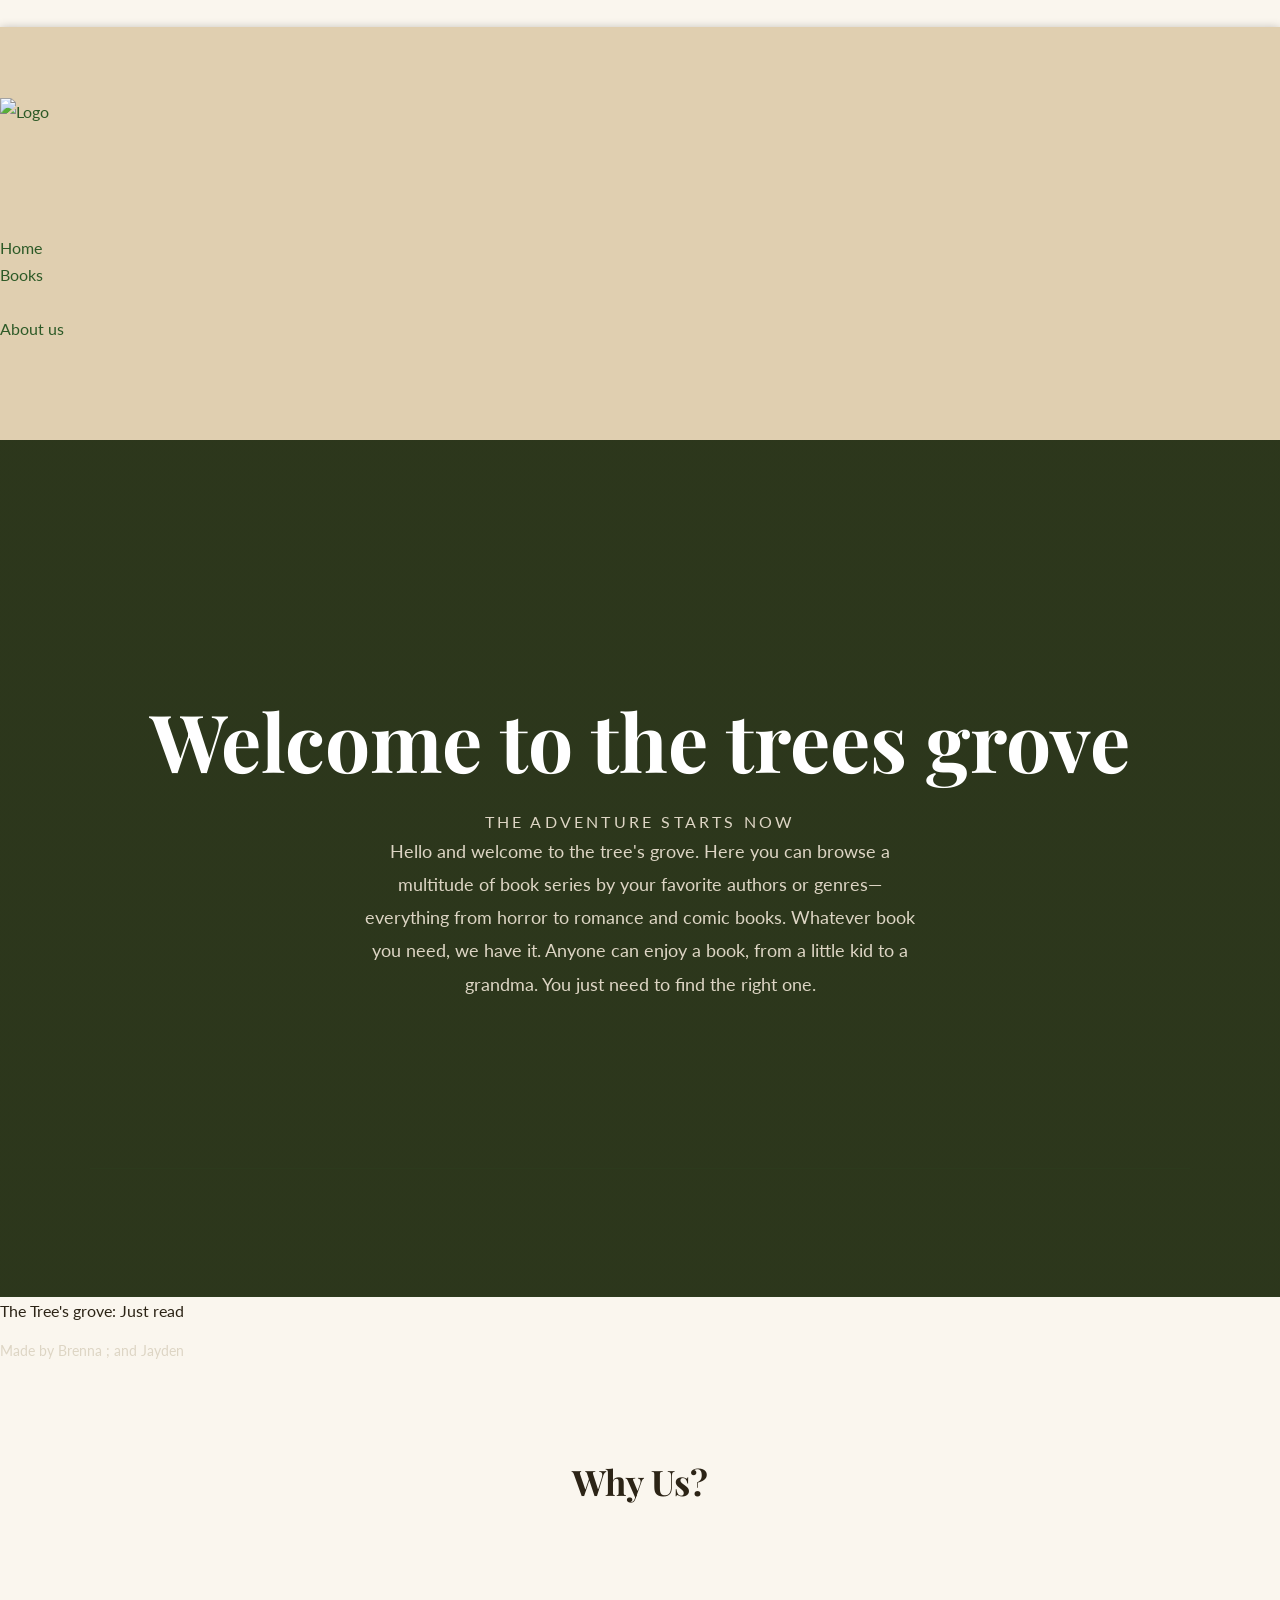
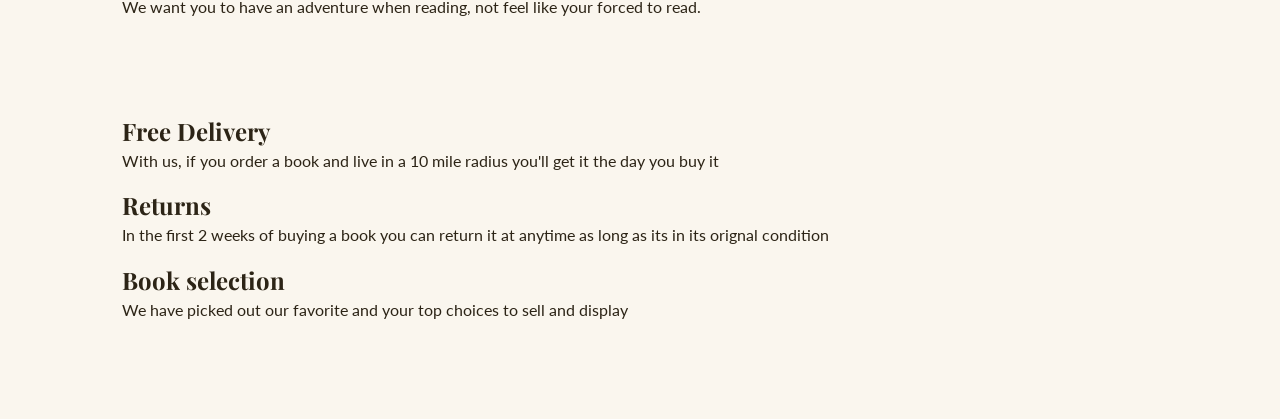
==== index.html @ d6dc72ad "Add files via upload" ====
<!DOCTYPE html>
<html lang="en">
<head>
    <meta charset="UTF-8">
    <meta name="viewport" content="width=device-width, initial-scale=1.0">
    <title>The tree grove</title>
    <link rel="stylesheet" href="./styles.css">
</head>
<body>
       <nav class="navbar">
          <div class="nav-start">
                <a class="logo-anchor" href="/index.html">
                    <img class="logo" src="https://i.pinimg.com/736x/da/67/ec/da67ecc5f8896f96fbd4893ba1906092.jpg" alt="Logo">
                </a>
            </div>
            <div class="nav-menu">
                <ul class="nav-menu-list">
                    <li><a href="./index.html">Home</a></li>
                    <li><a href="./Books.html">Books</a></li>
                    <li><a href="./about.html">About us</a></li>
                </ul>
            </div>
        </nav>

    <main>
        <section class="hero">
            <div class="container hero content">
                <h1 class="hero-title"> Welcome to the trees grove</h1>
                <p1 class="hero-tagline">The adventure starts now</p1>
                <p class="hero-description">
                    Hello and welcome to the tree's grove. Here you can browse a multitude of book series by your favorite authors or genres—everything from horror to romance and comic books. Whatever book you need, we have it. Anyone can enjoy a book, from a little kid to a grandma. You just need to find the right one.
                </p>
            </div>
        </section>
    </main>

    <footer>
        <p> The Tree's grove: Just read</p>
        <p class="footer-sub"> Made by Brenna ; and Jayden</p>
    </footer>

    <section class="section why-us">
        <div class="container">
            <h2 class="section-title">Why Us?</h2>
            <p class="section subtitle">We want you to have an adventure when reading, not feel like your forced to read.</p>
    
            <div class="featured-grid">
                <div class="featured card">
                     <h3>Free Delivery</h3>
                    <p>With us, if you order a book and live in a 10 mile radius you'll get it the day you buy it </p>
                </div>
                <div class="featured card">
                    <h3>Returns</h3>
                    <p>In the first 2 weeks of buying a book you can return it at anytime as long as its in its orignal condition</p>
                </div>
                <div class="featured card">
                    <h3>Book selection</h3>
                    <p>We have picked out our favorite and your top choices to sell and display</p>
                </div>
            </div>
            
        </div>
    </section>
</body>
</html>
---- styles.css ----
/* ==========================================
   THE COZY CHAPTER — Global Styles
   Written by: Brenna
   ========================================== */

/* --- Import Google Fonts --- */
@import url('https://fonts.googleapis.com/css2?family=Playfair+Display:wght@400;600;700&family=Lato:wght@300;400;700&display=swap');

/* --- CSS Variables (our colour palette) --- */
:root {
  --color-bg: #FAF6EE;
  --color-text: #2c2416;
  --color-primary: #2D5A27;
  --color-primary-hover: #1E3D1B;
  --color-secondary: #8B5E3C;
  --color-card: #FFFFFF;
  --color-border: #DDD5C4;
  --color-nav: #e0cfb0;
  --color-nav-text: #FAF6EE;

  --font-heading: 'Playfair Display', Georgia, serif;
  --font-body: 'Lato', Arial, sans-serif;

  --shadow: 0 4px 16px rgba(0, 0, 0, 0.1);
  --radius: 8px;
}

/* --- Reset (removes browser default weirdness) --- */
* {
  margin: 0;
  padding: 0;
  box-sizing: border-box;
}

/* --- Base Styles --- */
body {
  background-color: var(--color-bg);
  color: var(--color-text);
  font-family: var(--font-body);
  font-size: 16px;
  line-height: 1.7;
}

h1, h2, h3, h4 {
  font-family: var(--font-heading);
  color: var(--color-text);
  line-height: 1.3;
}

h1 { font-size: 3rem; }
h2 { font-size: 2.2rem; }
h3 { font-size: 1.5rem; }

p {
  margin-bottom: 1rem;
}

a {
  color: var(--color-primary);
  text-decoration: none;
}

a:hover {
  text-decoration: underline;
}

img {
  max-width: 100%;
  display: block;
}

/* --- Utility: Container --- */
.container {
  max-width: 1100px;
  margin: 0 auto;
  padding: 0 2rem;
}

/* --- Utility: Buttons --- */
.btn {
  display: inline-block;
  background-color: var(--color-primary);
  color: var(--color-nav-text);
  padding: 0.8rem 2rem;
  border-radius: var(--radius);
  font-family: var(--font-body);
  font-size: 1rem;
  font-weight: 700;
  letter-spacing: 0.05em;
  text-transform: uppercase;
  transition: background-color 0.3s ease, transform 0.2s ease;
  cursor: pointer;
  border: none;
}

.btn:hover {
  background-color: var(--color-primary-hover);
  transform: translateY(-2px);
  text-decoration: none;
  color: var(--color-nav-text);
}

/* --- Utility: Section Spacing --- */
.section {
  padding: 5rem 0;
}

.section-title {
  text-align: center;
  margin-bottom: 0.5rem;
  color: var(--color-text);
}

.section-subtitle {
  text-align: center;
  color: var(--color-secondary);
  font-size: 1.1rem;
  margin-bottom: 3rem;
}

.navbar {
  background-color: var(--color-nav);
  padding: 1rem 0;
  top: 0;
  z-index: 100;
  box-shadow: 0 2px 10px rgba(0, 0, 0, 0.3)
}

.navbar-inner {
  display: flex;
  justify-content: space-between;
  align-items: center;
}

.nav-logo {
  font-family: var(--font-heading);
  font-size: 1.5rem;
  color: var(--color-nav-text);
  letter-spacing: 0.02em;
}

.nav-logo:hover {
  text-decoration: none;
  color: var(--color-border);
}

.nav-menu-links {
  list-style: none;
  display: flex;
  gap: 2rem;
  justify-content: space-between;
  text-align: center;
}

.nav-links a {
  color: var(--color-nav-text);
  font-weight: 700;
  font-size: 0.9rem;
  letter-spacing: 0.1em;
  text-transform: uppercase;
  padding: 0.4rem 0;
  border-bottom: 2px solid transparent;
  transition: border-color 0.3s ease, color 0.3s ease;
}

.nav-links a:hover {
  color: var(--color-border);
  border-bottom-color: var(--color-secondary);
  text-decoration: none;
}

.footer {
  background-color: var(--color-nav);
  color: var(--color-nav-text);
  text-align: center;
  padding: 3rem 0;
  margin-top: 4rem;
  font-family: var(--font-body);
}

.footer-sub {
  color: var(--color-border);
  font-size: 0.85rem;
  margin-top: 0.5rem;
}

.hero {
  background-color: var(--color-primary);
  background-image: 
    linear-gradient(rgba(44, 36, 22, 0.65), rgba(44, 36, 22, 0.65)),
    url('../images/hero-bg.jpg');
  background-size: cover;
  background-position: center;
  color: var(--color-nav-text);
  padding: 8rem 0;
  text-align: center;
}

.hero-content {
  max-width: 700px;
}

.hero-tagline {
  font-size: 1rem;
  letter-spacing: 0.2em;
  text-transform: uppercase;
  color: var(--color-border);
  margin-bottom: 1rem;
}

.hero-title {
  font-size: 5rem;
  color: #FFFFFF;
  line-height: 1.1;
  margin-bottom: 1.5rem;
}

.hero-description {
  font-size: 1.15rem;
  color: var(--color-border);
  max-width: 550px;
  margin: 0 auto 2.5rem auto;
  line-height: 1.8;
}

.books-grid {
  display: flex;
  flex-wrap: wrap;
  gap: 2rem;
  justify-content: center;
}

.book-card {
  background-color: var(--color-card);
  border: 1px solid var(--color-border);
  border-radius: var(--radius);
  box-shadow: var(--shadow);
  width: 260px;
  overflow: hidden;
  transition: transform 0.3s ease, box-shadow 0.3s ease;
}

.book-card:hover {
  transform: translateY(-6px);
  box-shadow: 0 12px 32px rgba(0, 0, 0, 0.15);
}

.book-card img{
  width: 100%;
  height: 360px;
  object-fit: cover;
}

.book-card-info {
  padding: 1.2rem;
}

.book-card-genre {
  font-size: 0.75rem;
  text-transform: uppercase;
  letter-spacing: 0.12em;
  color: var(--color-secondary);
  font-weight: 700;
  margin-bottom: 0.3rem;
}

.book-card-title {
  font-family: var(--font-heading);
  font-size: 1.1rem;
  margin-bottom: 0.2rem;
  color: var(--color-text);
}

.book-card-author {
  font-size: 0.9rem;
  color: #777;
  margin-bottom: 0.8rem;
}

.book-card-description {
  font-size: 0.85rem;
  color: var(--color-text);
  line-height: 1.4;
  margin-bottom: 1rem;
}

.book-card-price {
  font-size: 1.2rem;
  font-weight: 700;
  color: var(--color-primary);
}
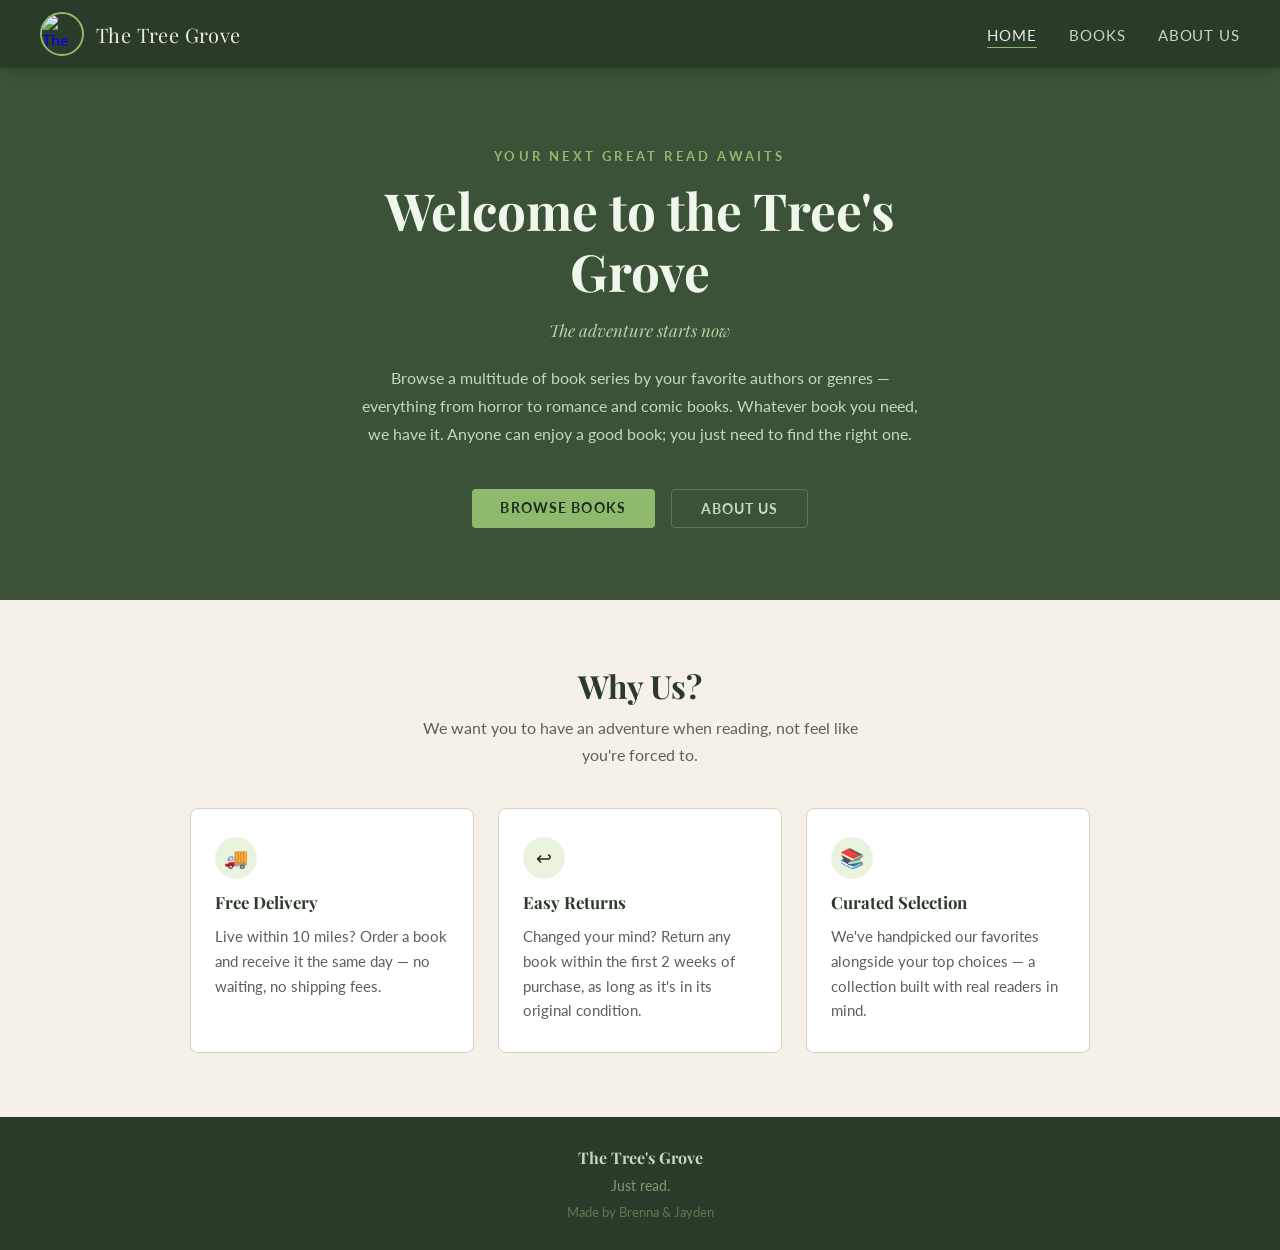
==== commit 9fa16592: "Add files via upload" ====
--- a/index.html
+++ b/index.html
@@ -1,65 +1,79 @@
-<!DOCTYPE html>
-<html lang="en">
-<head>
-    <meta charset="UTF-8">
-    <meta name="viewport" content="width=device-width, initial-scale=1.0">
-    <title>The tree grove</title>
-    <link rel="stylesheet" href="./styles.css">
-</head>
-<body>
-       <nav class="navbar">
-          <div class="nav-start">
-                <a class="logo-anchor" href="/index.html">
-                    <img class="logo" src="https://i.pinimg.com/736x/da/67/ec/da67ecc5f8896f96fbd4893ba1906092.jpg" alt="Logo">
-                </a>
-            </div>
-            <div class="nav-menu">
-                <ul class="nav-menu-list">
-                    <li><a href="./index.html">Home</a></li>
-                    <li><a href="./Books.html">Books</a></li>
-                    <li><a href="./about.html">About us</a></li>
-                </ul>
-            </div>
-        </nav>
-
-    <main>
-        <section class="hero">
-            <div class="container hero content">
-                <h1 class="hero-title"> Welcome to the trees grove</h1>
-                <p1 class="hero-tagline">The adventure starts now</p1>
-                <p class="hero-description">
-                    Hello and welcome to the tree's grove. Here you can browse a multitude of book series by your favorite authors or genres—everything from horror to romance and comic books. Whatever book you need, we have it. Anyone can enjoy a book, from a little kid to a grandma. You just need to find the right one.
-                </p>
-            </div>
-        </section>
-    </main>
-
-    <footer>
-        <p> The Tree's grove: Just read</p>
-        <p class="footer-sub"> Made by Brenna ; and Jayden</p>
-    </footer>
-
-    <section class="section why-us">
-        <div class="container">
-            <h2 class="section-title">Why Us?</h2>
-            <p class="section subtitle">We want you to have an adventure when reading, not feel like your forced to read.</p>
-    
-            <div class="featured-grid">
-                <div class="featured card">
-                     <h3>Free Delivery</h3>
-                    <p>With us, if you order a book and live in a 10 mile radius you'll get it the day you buy it </p>
-                </div>
-                <div class="featured card">
-                    <h3>Returns</h3>
-                    <p>In the first 2 weeks of buying a book you can return it at anytime as long as its in its orignal condition</p>
-                </div>
-                <div class="featured card">
-                    <h3>Book selection</h3>
-                    <p>We have picked out our favorite and your top choices to sell and display</p>
-                </div>
-            </div>
-            
-        </div>
-    </section>
-</body>
-</html>+<!DOCTYPE html>
+<html lang="en">
+<head>
+  <meta charset="UTF-8">
+  <meta name="viewport" content="width=device-width, initial-scale=1.0">
+  <title>The Tree Grove</title>
+  <link rel="stylesheet" href="./styles.css">
+  <link href="https://fonts.googleapis.com/css2?family=Playfair+Display:wght@400;700&family=Lato:wght@300;400;700&display=swap" rel="stylesheet">
+</head>
+<body>
+
+  <!-- NAV -->
+  <nav class="navbar">
+    <a class="nav-logo" href="./index.html">
+      <img src="https://i.pinimg.com/736x/da/67/ec/da67ecc5f8896f96fbd4893ba1906092.jpg" alt="The Tree Grove logo">
+      <span>The Tree Grove</span>
+    </a>
+    <ul class="nav-links">
+      <li><a href="./index.html" class="active">Home</a></li>
+      <li><a href="./Books.html">Books</a></li>
+      <li><a href="./about.html">About Us</a></li>
+    </ul>
+  </nav>
+
+  <!-- MAIN -->
+  <main>
+
+    <!-- HERO -->
+    <section class="hero">
+      <p class="hero-eyebrow">Your next great read awaits</p>
+      <h1>Welcome to the Tree's Grove</h1>
+      <p class="hero-tagline">The adventure starts now</p>
+      <p class="hero-description">
+        Browse a multitude of book series by your favorite authors or genres — everything from horror
+        to romance and comic books. Whatever book you need, we have it. Anyone can enjoy a good book;
+        you just need to find the right one.
+      </p>
+      <div class="hero-cta">
+        <a class="btn btn-primary" href="./Books.html">Browse Books</a>
+        <a class="btn btn-outline" href="./about.html">About Us</a>
+      </div>
+    </section>
+
+    <!-- WHY US -->
+    <section class="why-us">
+      <div class="section-header">
+        <h2>Why Us?</h2>
+        <p>We want you to have an adventure when reading, not feel like you're forced to.</p>
+      </div>
+      <div class="card-grid">
+        <div class="card">
+          <div class="card-icon">🚚</div>
+          <h3>Free Delivery</h3>
+          <p>Live within 10 miles? Order a book and receive it the same day — no waiting, no shipping fees.</p>
+        </div>
+        <div class="card">
+          <div class="card-icon">↩</div>
+          <h3>Easy Returns</h3>
+          <p>Changed your mind? Return any book within the first 2 weeks of purchase, as long as it's in its original condition.</p>
+        </div>
+        <div class="card">
+          <div class="card-icon">📚</div>
+          <h3>Curated Selection</h3>
+          <p>We've handpicked our favorites alongside your top choices — a collection built with real readers in mind.</p>
+        </div>
+      </div>
+    </section>
+
+  </main>
+
+  <!-- FOOTER -->
+  <footer>
+    <p class="footer-brand">The Tree's Grove</p>
+    <p>Just read.</p>
+    <p class="footer-sub">Made by Brenna &amp; Jayden</p>
+  </footer>
+
+</body>
+</html>
--- a/styles.css
+++ b/styles.css
@@ -1,291 +1,286 @@
-/* ==========================================
-   THE COZY CHAPTER — Global Styles
-   Written by: Brenna
-   ========================================== */
-
-/* --- Import Google Fonts --- */
-@import url('https://fonts.googleapis.com/css2?family=Playfair+Display:wght@400;600;700&family=Lato:wght@300;400;700&display=swap');
-
-/* --- CSS Variables (our colour palette) --- */
-:root {
-  --color-bg: #FAF6EE;
-  --color-text: #2c2416;
-  --color-primary: #2D5A27;
-  --color-primary-hover: #1E3D1B;
-  --color-secondary: #8B5E3C;
-  --color-card: #FFFFFF;
-  --color-border: #DDD5C4;
-  --color-nav: #e0cfb0;
-  --color-nav-text: #FAF6EE;
-
-  --font-heading: 'Playfair Display', Georgia, serif;
-  --font-body: 'Lato', Arial, sans-serif;
-
-  --shadow: 0 4px 16px rgba(0, 0, 0, 0.1);
-  --radius: 8px;
-}
-
-/* --- Reset (removes browser default weirdness) --- */
-* {
-  margin: 0;
-  padding: 0;
-  box-sizing: border-box;
-}
-
-/* --- Base Styles --- */
-body {
-  background-color: var(--color-bg);
-  color: var(--color-text);
-  font-family: var(--font-body);
-  font-size: 16px;
-  line-height: 1.7;
-}
-
-h1, h2, h3, h4 {
-  font-family: var(--font-heading);
-  color: var(--color-text);
-  line-height: 1.3;
-}
-
-h1 { font-size: 3rem; }
-h2 { font-size: 2.2rem; }
-h3 { font-size: 1.5rem; }
-
-p {
-  margin-bottom: 1rem;
-}
-
-a {
-  color: var(--color-primary);
-  text-decoration: none;
-}
-
-a:hover {
-  text-decoration: underline;
-}
-
-img {
-  max-width: 100%;
-  display: block;
-}
-
-/* --- Utility: Container --- */
-.container {
-  max-width: 1100px;
-  margin: 0 auto;
-  padding: 0 2rem;
-}
-
-/* --- Utility: Buttons --- */
-.btn {
-  display: inline-block;
-  background-color: var(--color-primary);
-  color: var(--color-nav-text);
-  padding: 0.8rem 2rem;
-  border-radius: var(--radius);
-  font-family: var(--font-body);
-  font-size: 1rem;
-  font-weight: 700;
-  letter-spacing: 0.05em;
-  text-transform: uppercase;
-  transition: background-color 0.3s ease, transform 0.2s ease;
-  cursor: pointer;
-  border: none;
-}
-
-.btn:hover {
-  background-color: var(--color-primary-hover);
-  transform: translateY(-2px);
-  text-decoration: none;
-  color: var(--color-nav-text);
-}
-
-/* --- Utility: Section Spacing --- */
-.section {
-  padding: 5rem 0;
-}
-
-.section-title {
-  text-align: center;
-  margin-bottom: 0.5rem;
-  color: var(--color-text);
-}
-
-.section-subtitle {
-  text-align: center;
-  color: var(--color-secondary);
-  font-size: 1.1rem;
-  margin-bottom: 3rem;
-}
-
-.navbar {
-  background-color: var(--color-nav);
-  padding: 1rem 0;
-  top: 0;
-  z-index: 100;
-  box-shadow: 0 2px 10px rgba(0, 0, 0, 0.3)
-}
-
-.navbar-inner {
-  display: flex;
-  justify-content: space-between;
-  align-items: center;
-}
-
-.nav-logo {
-  font-family: var(--font-heading);
-  font-size: 1.5rem;
-  color: var(--color-nav-text);
-  letter-spacing: 0.02em;
-}
-
-.nav-logo:hover {
-  text-decoration: none;
-  color: var(--color-border);
-}
-
-.nav-menu-links {
-  list-style: none;
-  display: flex;
-  gap: 2rem;
-  justify-content: space-between;
-  text-align: center;
-}
-
-.nav-links a {
-  color: var(--color-nav-text);
-  font-weight: 700;
-  font-size: 0.9rem;
-  letter-spacing: 0.1em;
-  text-transform: uppercase;
-  padding: 0.4rem 0;
-  border-bottom: 2px solid transparent;
-  transition: border-color 0.3s ease, color 0.3s ease;
-}
-
-.nav-links a:hover {
-  color: var(--color-border);
-  border-bottom-color: var(--color-secondary);
-  text-decoration: none;
-}
-
-.footer {
-  background-color: var(--color-nav);
-  color: var(--color-nav-text);
-  text-align: center;
-  padding: 3rem 0;
-  margin-top: 4rem;
-  font-family: var(--font-body);
-}
-
-.footer-sub {
-  color: var(--color-border);
-  font-size: 0.85rem;
-  margin-top: 0.5rem;
-}
-
-.hero {
-  background-color: var(--color-primary);
-  background-image: 
-    linear-gradient(rgba(44, 36, 22, 0.65), rgba(44, 36, 22, 0.65)),
-    url('../images/hero-bg.jpg');
-  background-size: cover;
-  background-position: center;
-  color: var(--color-nav-text);
-  padding: 8rem 0;
-  text-align: center;
-}
-
-.hero-content {
-  max-width: 700px;
-}
-
-.hero-tagline {
-  font-size: 1rem;
-  letter-spacing: 0.2em;
-  text-transform: uppercase;
-  color: var(--color-border);
-  margin-bottom: 1rem;
-}
-
-.hero-title {
-  font-size: 5rem;
-  color: #FFFFFF;
-  line-height: 1.1;
-  margin-bottom: 1.5rem;
-}
-
-.hero-description {
-  font-size: 1.15rem;
-  color: var(--color-border);
-  max-width: 550px;
-  margin: 0 auto 2.5rem auto;
-  line-height: 1.8;
-}
-
-.books-grid {
-  display: flex;
-  flex-wrap: wrap;
-  gap: 2rem;
-  justify-content: center;
-}
-
-.book-card {
-  background-color: var(--color-card);
-  border: 1px solid var(--color-border);
-  border-radius: var(--radius);
-  box-shadow: var(--shadow);
-  width: 260px;
-  overflow: hidden;
-  transition: transform 0.3s ease, box-shadow 0.3s ease;
-}
-
-.book-card:hover {
-  transform: translateY(-6px);
-  box-shadow: 0 12px 32px rgba(0, 0, 0, 0.15);
-}
-
-.book-card img{
-  width: 100%;
-  height: 360px;
-  object-fit: cover;
-}
-
-.book-card-info {
-  padding: 1.2rem;
-}
-
-.book-card-genre {
-  font-size: 0.75rem;
-  text-transform: uppercase;
-  letter-spacing: 0.12em;
-  color: var(--color-secondary);
-  font-weight: 700;
-  margin-bottom: 0.3rem;
-}
-
-.book-card-title {
-  font-family: var(--font-heading);
-  font-size: 1.1rem;
-  margin-bottom: 0.2rem;
-  color: var(--color-text);
-}
-
-.book-card-author {
-  font-size: 0.9rem;
-  color: #777;
-  margin-bottom: 0.8rem;
-}
-
-.book-card-description {
-  font-size: 0.85rem;
-  color: var(--color-text);
-  line-height: 1.4;
-  margin-bottom: 1rem;
-}
-
-.book-card-price {
-  font-size: 1.2rem;
-  font-weight: 700;
-  color: var(--color-primary);
-}
+/* ── RESET & BASE ── */
+*, *::before, *::after {
+  box-sizing: border-box;
+  margin: 0;
+  padding: 0;
+}
+
+body {
+  font-family: 'Lato', sans-serif;
+  background-color: #f5f0e8;
+  color: #2c2a1e;
+  min-height: 100vh;
+  display: flex;
+  flex-direction: column;
+}
+
+/* ── NAVBAR ── */
+.navbar {
+  position: sticky;
+  top: 0;
+  z-index: 100;
+  width: 100%;
+  background-color: #2c3a2a;
+  display: flex;
+  align-items: center;
+  justify-content: space-between;
+  padding: 0 2.5rem;
+  height: 68px;
+  box-shadow: 0 2px 12px rgba(0, 0, 0, 0.18);
+}
+
+.nav-logo {
+  display: flex;
+  align-items: center;
+  gap: 12px;
+  text-decoration: none;
+}
+
+.nav-logo img {
+  width: 44px;
+  height: 44px;
+  border-radius: 50%;
+  object-fit: cover;
+  border: 2px solid #8fba6e;
+}
+
+.nav-logo span {
+  font-family: 'Playfair Display', serif;
+  font-size: 1.25rem;
+  color: #e8f0e2;
+  letter-spacing: 0.02em;
+}
+
+.nav-links {
+  display: flex;
+  align-items: center;
+  gap: 2rem;
+  list-style: none;
+}
+
+.nav-links a {
+  text-decoration: none;
+  color: #c5d9b8;
+  font-size: 0.95rem;
+  font-weight: 400;
+  letter-spacing: 0.06em;
+  text-transform: uppercase;
+  transition: color 0.2s;
+  padding-bottom: 3px;
+  border-bottom: 1px solid transparent;
+}
+
+.nav-links a:hover,
+.nav-links a.active {
+  color: #e8f0e2;
+  border-bottom-color: #8fba6e;
+}
+
+/* ── HERO ── */
+.hero {
+  background-color: #3b5238;
+  color: #e8f0e2;
+  padding: 5rem 2.5rem 4.5rem;
+  display: flex;
+  align-items: center;
+  justify-content: center;
+  flex-direction: column;
+  text-align: center;
+  gap: 1rem;
+}
+
+.hero-eyebrow {
+  font-size: 0.8rem;
+  letter-spacing: 0.25em;
+  text-transform: uppercase;
+  color: #8fba6e;
+  font-weight: 700;
+}
+
+.hero h1 {
+  font-family: 'Playfair Display', serif;
+  font-size: clamp(2rem, 5vw, 3.2rem);
+  font-weight: 700;
+  line-height: 1.2;
+  color: #f0f6eb;
+  max-width: 600px;
+}
+
+.hero-tagline {
+  font-size: 1.05rem;
+  font-style: italic;
+  color: #b8d4a8;
+  font-family: 'Playfair Display', serif;
+}
+
+.hero-description {
+  max-width: 560px;
+  font-size: 0.97rem;
+  line-height: 1.8;
+  color: #c5d9b8;
+  margin-top: 0.5rem;
+}
+
+.hero-cta {
+  margin-top: 1.5rem;
+  display: flex;
+  gap: 1rem;
+  flex-wrap: wrap;
+  justify-content: center;
+}
+
+/* ── BUTTONS ── */
+.btn {
+  display: inline-block;
+  padding: 0.65rem 1.8rem;
+  border-radius: 4px;
+  font-size: 0.88rem;
+  font-weight: 700;
+  letter-spacing: 0.08em;
+  text-transform: uppercase;
+  text-decoration: none;
+  cursor: pointer;
+  transition: background 0.2s, color 0.2s;
+}
+
+.btn-primary {
+  background: #8fba6e;
+  color: #1e2e1c;
+  border: none;
+}
+
+.btn-primary:hover {
+  background: #a3cc81;
+}
+
+.btn-outline {
+  background: transparent;
+  color: #c5d9b8;
+  border: 1.5px solid #5a7a52;
+}
+
+.btn-outline:hover {
+  background: rgba(255, 255, 255, 0.07);
+  color: #e8f0e2;
+}
+
+/* ── WHY US SECTION ── */
+.why-us {
+  padding: 4rem 2.5rem;
+  background-color: #f5f0e8;
+  flex: 1;
+}
+
+.section-header {
+  text-align: center;
+  margin-bottom: 2.5rem;
+}
+
+.section-header h2 {
+  font-family: 'Playfair Display', serif;
+  font-size: clamp(1.5rem, 3vw, 2rem);
+  color: #2c3a2a;
+  margin-bottom: 0.5rem;
+}
+
+.section-header p {
+  font-size: 0.97rem;
+  color: #5f5e5a;
+  max-width: 480px;
+  margin: 0 auto;
+  line-height: 1.7;
+}
+
+/* ── CARD GRID ── */
+.card-grid {
+  display: grid;
+  grid-template-columns: repeat(auto-fit, minmax(220px, 1fr));
+  gap: 1.5rem;
+  max-width: 900px;
+  margin: 0 auto;
+}
+
+.card {
+  background: #ffffff;
+  border: 1px solid #d8d3c7;
+  border-radius: 8px;
+  padding: 1.75rem 1.5rem;
+  display: flex;
+  flex-direction: column;
+  gap: 0.75rem;
+  transition: box-shadow 0.2s, transform 0.2s;
+}
+
+.card:hover {
+  box-shadow: 0 4px 20px rgba(44, 58, 42, 0.12);
+  transform: translateY(-3px);
+}
+
+.card-icon {
+  width: 42px;
+  height: 42px;
+  border-radius: 50%;
+  background: #eaf3de;
+  display: flex;
+  align-items: center;
+  justify-content: center;
+  font-size: 1.2rem;
+}
+
+.card h3 {
+  font-family: 'Playfair Display', serif;
+  font-size: 1.05rem;
+  color: #2c3a2a;
+  font-weight: 700;
+}
+
+.card p {
+  font-size: 0.91rem;
+  line-height: 1.7;
+  color: #5f5e5a;
+}
+
+/* ── FOOTER ── */
+footer {
+  background-color: #2c3a2a;
+  color: #7a9e72;
+  text-align: center;
+  padding: 1.6rem 1rem;
+  font-size: 0.88rem;
+  line-height: 1.9;
+}
+
+.footer-brand {
+  font-family: 'Playfair Display', serif;
+  font-size: 1rem;
+  color: #c5d9b8;
+  font-weight: 700;
+}
+
+.footer-sub {
+  font-size: 0.8rem;
+  color: #5a7a52;
+}
+
+/* ── RESPONSIVE ── */
+@media (max-width: 600px) {
+  .navbar {
+    padding: 0 1.25rem;
+  }
+
+  .nav-logo span {
+    display: none;
+  }
+
+  .nav-links {
+    gap: 1.25rem;
+  }
+
+  .hero {
+    padding: 3.5rem 1.25rem 3rem;
+  }
+
+  .why-us {
+    padding: 3rem 1.25rem;
+  }
+}
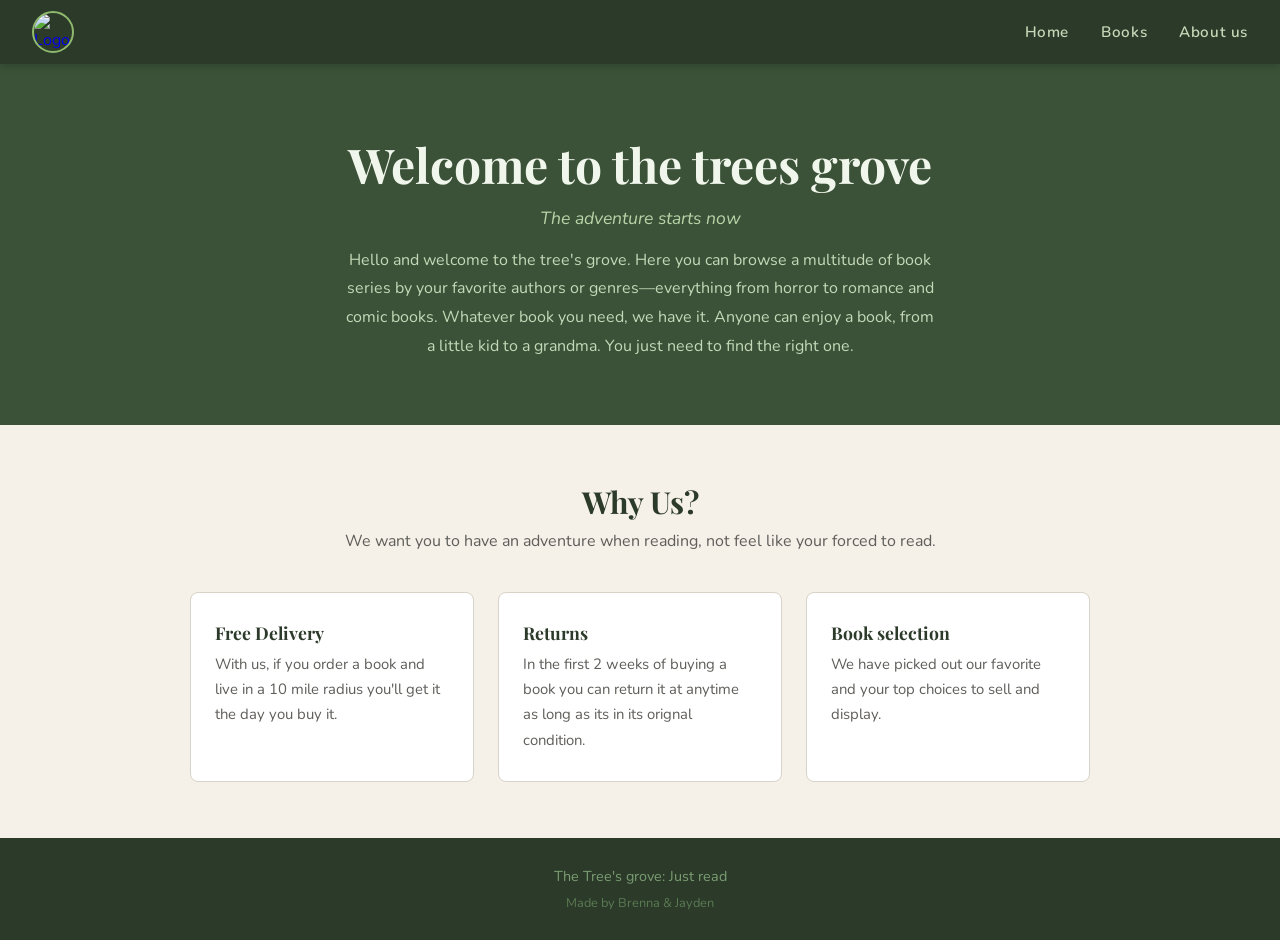
==== commit b264419b: "Add files via upload" ====
--- a/index.html
+++ b/index.html
@@ -1,79 +1,64 @@
 <!DOCTYPE html>
 <html lang="en">
 <head>
-  <meta charset="UTF-8">
-  <meta name="viewport" content="width=device-width, initial-scale=1.0">
-  <title>The Tree Grove</title>
-  <link rel="stylesheet" href="./styles.css">
-  <link href="https://fonts.googleapis.com/css2?family=Playfair+Display:wght@400;700&family=Lato:wght@300;400;700&display=swap" rel="stylesheet">
+    <meta charset="UTF-8">
+    <meta name="viewport" content="width=device-width, initial-scale=1.0">
+    <title>The tree grove</title>
+    <link rel="stylesheet" href="./styles.css">
 </head>
 <body>
+    <nav class="navbar">
+        <div class="nav-start">
+            <a class="logo-anchor" href="./index.html">
+                <img class="logo" src="https://i.pinimg.com/736x/da/67/ec/da67ecc5f8896f96fbd4893ba1906092.jpg" alt="Logo">
+            </a>
+        </div>
+        <div class="nav-menu">
+            <ul class="nav-menu-list">
+                <li><a href="./index.html">Home</a></li>
+                <li><a href="./Books.html">Books</a></li>
+                <li><a href="./about.html">About us</a></li>
+            </ul>
+        </div>
+    </nav>
 
-  <!-- NAV -->
-  <nav class="navbar">
-    <a class="nav-logo" href="./index.html">
-      <img src="https://i.pinimg.com/736x/da/67/ec/da67ecc5f8896f96fbd4893ba1906092.jpg" alt="The Tree Grove logo">
-      <span>The Tree Grove</span>
-    </a>
-    <ul class="nav-links">
-      <li><a href="./index.html" class="active">Home</a></li>
-      <li><a href="./Books.html">Books</a></li>
-      <li><a href="./about.html">About Us</a></li>
-    </ul>
-  </nav>
+    <main>
+        <section class="hero">
+            <div class="container hero-content">
+                <h1 class="hero-title">Welcome to the trees grove</h1>
+                <p class="hero-tagline">The adventure starts now</p>
+                <p class="hero-description">
+                    Hello and welcome to the tree's grove. Here you can browse a multitude of book series by your favorite authors or genres—everything from horror to romance and comic books. Whatever book you need, we have it. Anyone can enjoy a book, from a little kid to a grandma. You just need to find the right one.
+                </p>
+            </div>
+        </section>
 
-  <!-- MAIN -->
-  <main>
+        <section class="section why-us">
+            <div class="container">
+                <h2 class="section-title">Why Us?</h2>
+                <p class="section-subtitle">We want you to have an adventure when reading, not feel like your forced to read.</p>
 
-    <!-- HERO -->
-    <section class="hero">
-      <p class="hero-eyebrow">Your next great read awaits</p>
-      <h1>Welcome to the Tree's Grove</h1>
-      <p class="hero-tagline">The adventure starts now</p>
-      <p class="hero-description">
-        Browse a multitude of book series by your favorite authors or genres — everything from horror
-        to romance and comic books. Whatever book you need, we have it. Anyone can enjoy a good book;
-        you just need to find the right one.
-      </p>
-      <div class="hero-cta">
-        <a class="btn btn-primary" href="./Books.html">Browse Books</a>
-        <a class="btn btn-outline" href="./about.html">About Us</a>
-      </div>
-    </section>
+                <div class="featured-grid">
+                    <div class="featured-card">
+                        <h3>Free Delivery</h3>
+                        <p>With us, if you order a book and live in a 10 mile radius you'll get it the day you buy it.</p>
+                    </div>
+                    <div class="featured-card">
+                        <h3>Returns</h3>
+                        <p>In the first 2 weeks of buying a book you can return it at anytime as long as its in its orignal condition.</p>
+                    </div>
+                    <div class="featured-card">
+                        <h3>Book selection</h3>
+                        <p>We have picked out our favorite and your top choices to sell and display.</p>
+                    </div>
+                </div>
+            </div>
+        </section>
+    </main>
 
-    <!-- WHY US -->
-    <section class="why-us">
-      <div class="section-header">
-        <h2>Why Us?</h2>
-        <p>We want you to have an adventure when reading, not feel like you're forced to.</p>
-      </div>
-      <div class="card-grid">
-        <div class="card">
-          <div class="card-icon">🚚</div>
-          <h3>Free Delivery</h3>
-          <p>Live within 10 miles? Order a book and receive it the same day — no waiting, no shipping fees.</p>
-        </div>
-        <div class="card">
-          <div class="card-icon">↩</div>
-          <h3>Easy Returns</h3>
-          <p>Changed your mind? Return any book within the first 2 weeks of purchase, as long as it's in its original condition.</p>
-        </div>
-        <div class="card">
-          <div class="card-icon">📚</div>
-          <h3>Curated Selection</h3>
-          <p>We've handpicked our favorites alongside your top choices — a collection built with real readers in mind.</p>
-        </div>
-      </div>
-    </section>
-
-  </main>
-
-  <!-- FOOTER -->
-  <footer>
-    <p class="footer-brand">The Tree's Grove</p>
-    <p>Just read.</p>
-    <p class="footer-sub">Made by Brenna &amp; Jayden</p>
-  </footer>
-
+    <footer>
+        <p>The Tree's grove: Just read</p>
+        <p class="footer-sub">Made by Brenna &amp; Jayden</p>
+    </footer>
 </body>
 </html>
--- a/styles.css
+++ b/styles.css
@@ -1,286 +1,436 @@
-/* ── RESET & BASE ── */
+/* ── GOOGLE FONTS ── */
+@import url('https://fonts.googleapis.com/css2?family=Playfair+Display:wght@400;700&family=Nunito:wght@400;600;700&display=swap');
+
+/* ── RESET ── */
 *, *::before, *::after {
-  box-sizing: border-box;
-  margin: 0;
-  padding: 0;
-}
-
+    box-sizing: border-box;
+    margin: 0;
+    padding: 0;
+}
+
+/* ── BASE ── */
 body {
-  font-family: 'Lato', sans-serif;
-  background-color: #f5f0e8;
-  color: #2c2a1e;
-  min-height: 100vh;
-  display: flex;
-  flex-direction: column;
-}
-
-/* ── NAVBAR ── */
+    font-family: 'Nunito', sans-serif;
+    background-color: #f5f0e8;
+    color: #2c2a1e;
+    min-height: 100vh;
+    display: flex;
+    flex-direction: column;
+}
+
+main {
+    flex: 1;
+}
+
+/* ── CONTAINER ── */
+.container {
+    max-width: 960px;
+    margin: 0 auto;
+    padding: 0 1.5rem;
+}
+
+/* ════════════════════════
+   NAVBAR
+════════════════════════ */
 .navbar {
-  position: sticky;
-  top: 0;
-  z-index: 100;
-  width: 100%;
-  background-color: #2c3a2a;
-  display: flex;
-  align-items: center;
-  justify-content: space-between;
-  padding: 0 2.5rem;
-  height: 68px;
-  box-shadow: 0 2px 12px rgba(0, 0, 0, 0.18);
-}
-
-.nav-logo {
-  display: flex;
-  align-items: center;
-  gap: 12px;
-  text-decoration: none;
-}
-
-.nav-logo img {
-  width: 44px;
-  height: 44px;
-  border-radius: 50%;
-  object-fit: cover;
-  border: 2px solid #8fba6e;
-}
-
-.nav-logo span {
-  font-family: 'Playfair Display', serif;
-  font-size: 1.25rem;
-  color: #e8f0e2;
-  letter-spacing: 0.02em;
-}
-
-.nav-links {
-  display: flex;
-  align-items: center;
-  gap: 2rem;
-  list-style: none;
-}
-
-.nav-links a {
-  text-decoration: none;
-  color: #c5d9b8;
-  font-size: 0.95rem;
-  font-weight: 400;
-  letter-spacing: 0.06em;
-  text-transform: uppercase;
-  transition: color 0.2s;
-  padding-bottom: 3px;
-  border-bottom: 1px solid transparent;
-}
-
-.nav-links a:hover,
-.nav-links a.active {
-  color: #e8f0e2;
-  border-bottom-color: #8fba6e;
-}
-
-/* ── HERO ── */
+    position: sticky;
+    top: 0;
+    z-index: 100;
+    display: flex;
+    align-items: center;
+    justify-content: space-between;
+    background-color: #2c3a2a;
+    padding: 0 2rem;
+    height: 64px;
+    box-shadow: 0 2px 8px rgba(0,0,0,0.2);
+}
+
+.nav-start {
+    display: flex;
+    align-items: center;
+}
+
+.logo-anchor {
+    display: flex;
+    align-items: center;
+    gap: 10px;
+    text-decoration: none;
+}
+
+.logo {
+    width: 42px;
+    height: 42px;
+    border-radius: 50%;
+    object-fit: cover;
+    border: 2px solid #8fba6e;
+}
+
+.nav-menu {
+    display: flex;
+    align-items: center;
+}
+
+.nav-menu-list {
+    display: flex;
+    list-style: none;
+    gap: 2rem;
+}
+
+.nav-menu-list a {
+    text-decoration: none;
+    color: #c5d9b8;
+    font-size: 0.95rem;
+    font-weight: 600;
+    letter-spacing: 0.04em;
+    padding-bottom: 3px;
+    border-bottom: 2px solid transparent;
+    transition: color 0.2s, border-color 0.2s;
+}
+
+.nav-menu-list a:hover {
+    color: #ffffff;
+    border-bottom-color: #8fba6e;
+}
+
+/* ════════════════════════
+   HERO  (index.html)
+════════════════════════ */
 .hero {
-  background-color: #3b5238;
-  color: #e8f0e2;
-  padding: 5rem 2.5rem 4.5rem;
-  display: flex;
-  align-items: center;
-  justify-content: center;
-  flex-direction: column;
-  text-align: center;
-  gap: 1rem;
-}
-
-.hero-eyebrow {
-  font-size: 0.8rem;
-  letter-spacing: 0.25em;
-  text-transform: uppercase;
-  color: #8fba6e;
-  font-weight: 700;
-}
-
-.hero h1 {
-  font-family: 'Playfair Display', serif;
-  font-size: clamp(2rem, 5vw, 3.2rem);
-  font-weight: 700;
-  line-height: 1.2;
-  color: #f0f6eb;
-  max-width: 600px;
+    background-color: #3b5238;
+    color: #e8f0e2;
+    padding: 4.5rem 2rem 4rem;
+    text-align: center;
+}
+
+.hero-content {
+    max-width: 640px;
+    margin: 0 auto;
+}
+
+.hero-title {
+    font-family: 'Playfair Display', serif;
+    font-size: clamp(2rem, 5vw, 3rem);
+    color: #f0f6eb;
+    margin-bottom: 0.75rem;
+    line-height: 1.2;
 }
 
 .hero-tagline {
-  font-size: 1.05rem;
-  font-style: italic;
-  color: #b8d4a8;
-  font-family: 'Playfair Display', serif;
+    font-style: italic;
+    font-size: 1.1rem;
+    color: #b8d4a8;
+    margin-bottom: 1rem;
 }
 
 .hero-description {
-  max-width: 560px;
-  font-size: 0.97rem;
-  line-height: 1.8;
-  color: #c5d9b8;
-  margin-top: 0.5rem;
-}
-
-.hero-cta {
-  margin-top: 1.5rem;
-  display: flex;
-  gap: 1rem;
-  flex-wrap: wrap;
-  justify-content: center;
-}
-
-/* ── BUTTONS ── */
+    font-size: 1rem;
+    line-height: 1.8;
+    color: #c5d9b8;
+}
+
+/* ════════════════════════
+   WHY US  (index.html)
+════════════════════════ */
+.section {
+    padding: 3.5rem 1.5rem;
+}
+
+.why-us {
+    background-color: #f5f0e8;
+}
+
+.section-title {
+    font-family: 'Playfair Display', serif;
+    font-size: 1.9rem;
+    color: #2c3a2a;
+    text-align: center;
+    margin-bottom: 0.5rem;
+}
+
+.section-subtitle {
+    text-align: center;
+    color: #5f5e5a;
+    font-size: 1rem;
+    margin-bottom: 2.5rem;
+}
+
+.featured-grid {
+    display: grid;
+    grid-template-columns: repeat(auto-fit, minmax(220px, 1fr));
+    gap: 1.5rem;
+    max-width: 900px;
+    margin: 0 auto;
+}
+
+.featured-card {
+    background: #ffffff;
+    border: 1px solid #d8d3c7;
+    border-radius: 8px;
+    padding: 1.75rem 1.5rem;
+    transition: transform 0.2s, box-shadow 0.2s;
+}
+
+.featured-card:hover {
+    transform: translateY(-4px);
+    box-shadow: 0 6px 20px rgba(44,58,42,0.12);
+    border-color: #8fba6e;
+}
+
+.featured-card h3 {
+    font-family: 'Playfair Display', serif;
+    font-size: 1.1rem;
+    color: #2c3a2a;
+    margin-bottom: 0.5rem;
+}
+
+.featured-card p {
+    font-size: 0.93rem;
+    line-height: 1.7;
+    color: #5f5e5a;
+}
+
+/* ════════════════════════
+   BOOKS PAGE
+════════════════════════ */
+.featured.books {
+    padding: 3.5rem 1.5rem;
+    background-color: #f5f0e8;
+}
+
+.featured.books h1 {
+    font-family: 'Playfair Display', serif;
+    font-size: 1.9rem;
+    color: #2c3a2a;
+    text-align: center;
+    margin-bottom: 0.5rem;
+}
+
+.featured.books > .container > p {
+    text-align: center;
+    color: #5f5e5a;
+    margin-bottom: 2.5rem;
+    font-size: 1rem;
+}
+
+.book-grid {
+    display: grid;
+    grid-template-columns: repeat(auto-fit, minmax(260px, 1fr));
+    gap: 2rem;
+    max-width: 960px;
+    margin: 0 auto;
+}
+
+.book-card {
+    background: #ffffff;
+    border: 1px solid #d8d3c7;
+    border-radius: 10px;
+    overflow: hidden;
+    display: flex;
+    flex-direction: column;
+    transition: transform 0.2s, box-shadow 0.2s;
+}
+
+.book-card:hover {
+    transform: translateY(-5px);
+    box-shadow: 0 8px 24px rgba(44,58,42,0.14);
+}
+
+.book-card img {
+    width: 100%;
+    height: 300px;
+    object-fit: cover;
+    object-position: top;
+    border-bottom: 1px solid #d8d3c7;
+}
+
+.book-info {
+    padding: 1.25rem;
+    display: flex;
+    flex-direction: column;
+    gap: 0.3rem;
+    flex: 1;
+}
+
+.book-rank {
+    font-size: 0.75rem;
+    font-weight: 700;
+    letter-spacing: 0.1em;
+    text-transform: uppercase;
+    color: #8fba6e;
+}
+
+.book-card-genre {
+    font-size: 0.8rem;
+    color: #888;
+    margin-bottom: 0.2rem;
+}
+
+.book-card-title,
+.book-card\ title {
+    font-family: 'Playfair Display', serif;
+    font-size: 1.15rem;
+    color: #2c3a2a;
+    margin: 0.1rem 0;
+}
+
+.book-card-author,
+.book-card-Author {
+    font-size: 0.88rem;
+    color: #5f5e5a;
+    font-style: italic;
+}
+
+.book-card-description,
+.Book-card.description {
+    font-size: 0.9rem;
+    line-height: 1.7;
+    color: #5f5e5a;
+    margin-top: 0.5rem;
+    flex: 1;
+}
+
+.book-card-price {
+    font-size: 1.05rem;
+    font-weight: 700;
+    color: #3b5238;
+    margin-top: 0.75rem;
+}
+
+/* ── view all button ── */
 .btn {
-  display: inline-block;
-  padding: 0.65rem 1.8rem;
-  border-radius: 4px;
-  font-size: 0.88rem;
-  font-weight: 700;
-  letter-spacing: 0.08em;
-  text-transform: uppercase;
-  text-decoration: none;
-  cursor: pointer;
-  transition: background 0.2s, color 0.2s;
-}
-
-.btn-primary {
-  background: #8fba6e;
-  color: #1e2e1c;
-  border: none;
-}
-
-.btn-primary:hover {
-  background: #a3cc81;
-}
-
-.btn-outline {
-  background: transparent;
-  color: #c5d9b8;
-  border: 1.5px solid #5a7a52;
-}
-
-.btn-outline:hover {
-  background: rgba(255, 255, 255, 0.07);
-  color: #e8f0e2;
-}
-
-/* ── WHY US SECTION ── */
-.why-us {
-  padding: 4rem 2.5rem;
-  background-color: #f5f0e8;
-  flex: 1;
-}
-
-.section-header {
-  text-align: center;
-  margin-bottom: 2.5rem;
-}
-
-.section-header h2 {
-  font-family: 'Playfair Display', serif;
-  font-size: clamp(1.5rem, 3vw, 2rem);
-  color: #2c3a2a;
-  margin-bottom: 0.5rem;
-}
-
-.section-header p {
-  font-size: 0.97rem;
-  color: #5f5e5a;
-  max-width: 480px;
-  margin: 0 auto;
-  line-height: 1.7;
-}
-
-/* ── CARD GRID ── */
-.card-grid {
-  display: grid;
-  grid-template-columns: repeat(auto-fit, minmax(220px, 1fr));
-  gap: 1.5rem;
-  max-width: 900px;
-  margin: 0 auto;
-}
-
-.card {
-  background: #ffffff;
-  border: 1px solid #d8d3c7;
-  border-radius: 8px;
-  padding: 1.75rem 1.5rem;
-  display: flex;
-  flex-direction: column;
-  gap: 0.75rem;
-  transition: box-shadow 0.2s, transform 0.2s;
-}
-
-.card:hover {
-  box-shadow: 0 4px 20px rgba(44, 58, 42, 0.12);
-  transform: translateY(-3px);
-}
-
-.card-icon {
-  width: 42px;
-  height: 42px;
-  border-radius: 50%;
-  background: #eaf3de;
-  display: flex;
-  align-items: center;
-  justify-content: center;
-  font-size: 1.2rem;
-}
-
-.card h3 {
-  font-family: 'Playfair Display', serif;
-  font-size: 1.05rem;
-  color: #2c3a2a;
-  font-weight: 700;
-}
-
-.card p {
-  font-size: 0.91rem;
-  line-height: 1.7;
-  color: #5f5e5a;
-}
-
-/* ── FOOTER ── */
+    display: inline-block;
+    padding: 0.65rem 2rem;
+    background-color: #3b5238;
+    color: #e8f0e2;
+    border-radius: 4px;
+    text-decoration: none;
+    font-size: 0.9rem;
+    font-weight: 700;
+    letter-spacing: 0.06em;
+    transition: background 0.2s;
+}
+
+.btn:hover {
+    background-color: #2c3a2a;
+}
+
+/* ════════════════════════
+   ABOUT PAGE
+════════════════════════ */
+.page-header {
+    background-color: #3b5238;
+    color: #e8f0e2;
+    padding: 3.5rem 2rem;
+    text-align: center;
+}
+
+.page-header h1 {
+    font-family: 'Playfair Display', serif;
+    font-size: clamp(1.8rem, 4vw, 2.6rem);
+    color: #f0f6eb;
+    margin-bottom: 0.5rem;
+}
+
+.page-header p {
+    font-style: italic;
+    color: #b8d4a8;
+    font-size: 1.05rem;
+}
+
+.about-layover {
+    max-width: 680px;
+    margin: 0 auto 3rem;
+}
+
+.about-layover h2 {
+    font-family: 'Playfair Display', serif;
+    font-size: 1.5rem;
+    color: #2c3a2a;
+    margin: 1.5rem 0 0.5rem;
+}
+
+.about-layover p {
+    font-size: 0.97rem;
+    line-height: 1.8;
+    color: #5f5e5a;
+    margin-bottom: 0.75rem;
+}
+
+.about-info {
+    display: grid;
+    grid-template-columns: repeat(auto-fit, minmax(200px, 1fr));
+    gap: 1.5rem;
+    max-width: 900px;
+    margin: 0 auto;
+}
+
+.info-box {
+    background: #ffffff;
+    border: 1px solid #d8d3c7;
+    border-radius: 8px;
+    padding: 1.5rem;
+}
+
+.info-box h3 {
+    font-family: 'Playfair Display', serif;
+    font-size: 1.05rem;
+    color: #2c3a2a;
+    margin-bottom: 0.75rem;
+    padding-bottom: 0.5rem;
+    border-bottom: 2px solid #8fba6e;
+}
+
+.info-box ul {
+    list-style: none;
+    font-size: 0.92rem;
+    color: #5f5e5a;
+    line-height: 2;
+}
+
+.info-box p {
+    font-size: 0.92rem;
+    color: #5f5e5a;
+    line-height: 1.8;
+}
+
+/* ════════════════════════
+   FOOTER
+════════════════════════ */
 footer {
-  background-color: #2c3a2a;
-  color: #7a9e72;
-  text-align: center;
-  padding: 1.6rem 1rem;
-  font-size: 0.88rem;
-  line-height: 1.9;
-}
-
-.footer-brand {
-  font-family: 'Playfair Display', serif;
-  font-size: 1rem;
-  color: #c5d9b8;
-  font-weight: 700;
+    background-color: #2c3a2a;
+    color: #7a9e72;
+    text-align: center;
+    padding: 1.5rem 1rem;
+    font-size: 0.9rem;
+    line-height: 2;
 }
 
 .footer-sub {
-  font-size: 0.8rem;
-  color: #5a7a52;
-}
-
-/* ── RESPONSIVE ── */
+    font-size: 0.8rem;
+    color: #5a7a52;
+}
+
+/* ════════════════════════
+   RESPONSIVE
+════════════════════════ */
 @media (max-width: 600px) {
-  .navbar {
-    padding: 0 1.25rem;
-  }
-
-  .nav-logo span {
-    display: none;
-  }
-
-  .nav-links {
-    gap: 1.25rem;
-  }
-
-  .hero {
-    padding: 3.5rem 1.25rem 3rem;
-  }
-
-  .why-us {
-    padding: 3rem 1.25rem;
-  }
-}
+    .navbar {
+        padding: 0 1rem;
+    }
+
+    .nav-menu-list {
+        gap: 1.25rem;
+    }
+
+    .hero, .page-header {
+        padding: 3rem 1.25rem;
+    }
+
+    .section, .featured.books {
+        padding: 2.5rem 1rem;
+    }
+
+    .book-card img {
+        height: 220px;
+    }
+}
